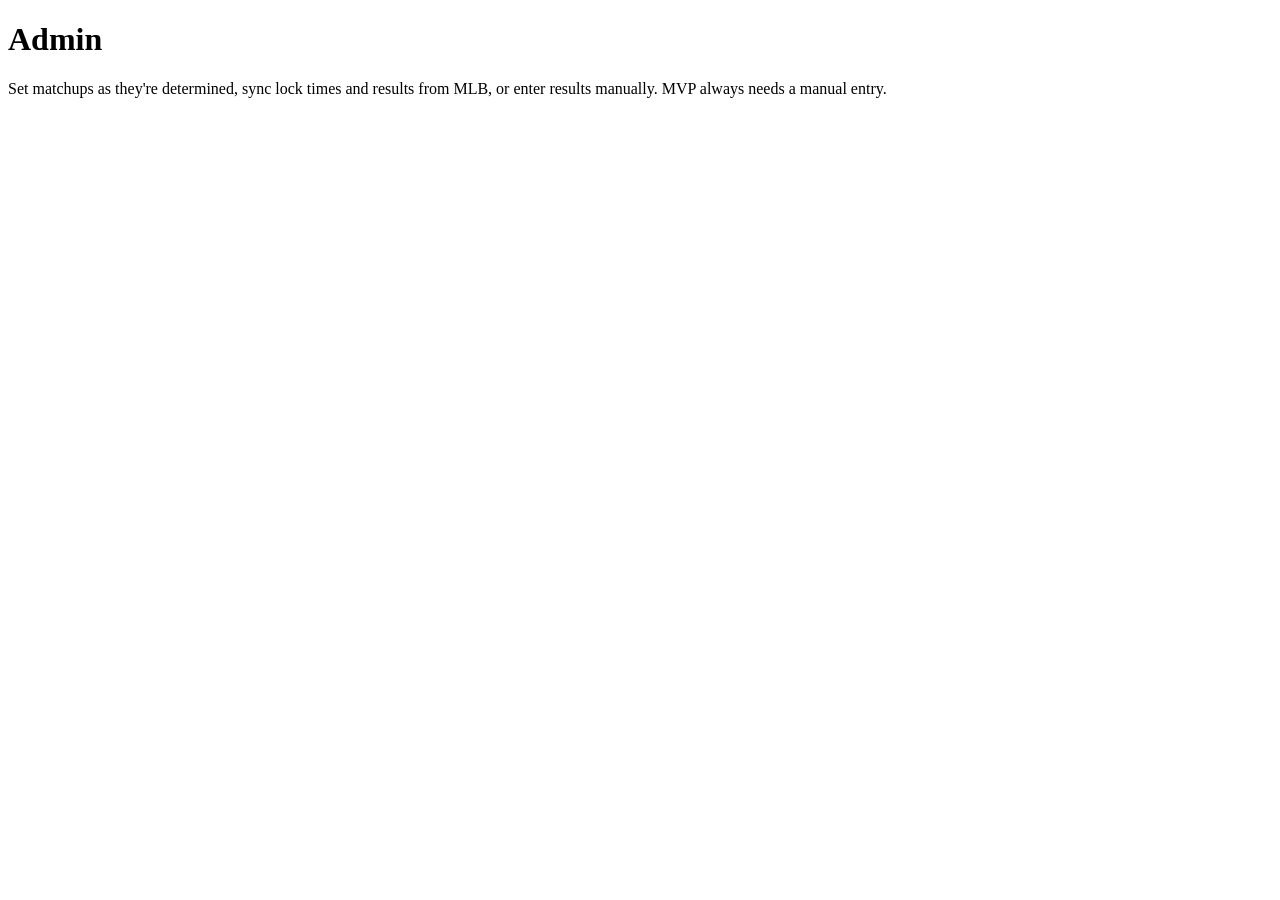
==== frontend/admin.html @ f585312d "Initial Commit: MLB postseason pick'em app" ====
<!DOCTYPE html>
<html lang="en">
<head>
<meta charset="UTF-8">
<meta name="viewport" content="width=device-width, initial-scale=1">
<title>Admin - MLB Postseason Pick'em</title>
<link rel="stylesheet" href="/style.css">
</head>
<body>
<nav id="nav"></nav>
<main>
  <h1>Admin</h1>
  <p class="subtitle">Set matchups as they're determined, sync lock times and results from MLB, or enter results manually. MVP always needs a manual entry.</p>
  <div id="rounds"></div>
</main>

<script src="/app.js"></script>
<script>
let rounds = [];
let teams = [];

function teamOptions(selectedId) {
  return `<option value="">-- select team --</option>` + teams.map(t =>
    `<option value="${t.id}" ${String(t.id) === String(selectedId) ? 'selected' : ''}>${t.name}</option>`
  ).join('');
}

function gameTypeOptionsFor(roundKey) {
  // D = Division Series, L = League Championship Series, W = World Series
  const guess = roundKey.startsWith('ALDS') || roundKey.startsWith('NLDS') ? 'D'
    : (roundKey === 'ALCS' || roundKey === 'NLCS') ? 'L'
    : roundKey === 'WS' ? 'W' : 'D';
  return `
    <option value="D" ${guess === 'D' ? 'selected' : ''}>Division Series (D)</option>
    <option value="L" ${guess === 'L' ? 'selected' : ''}>Championship Series (L)</option>
    <option value="W" ${guess === 'W' ? 'selected' : ''}>World Series (W)</option>
  `;
}

function renderRounds() {
  const container = document.getElementById('rounds');
  container.innerHTML = '';
  for (const rnd of rounds) {
    const card = document.createElement('div');
    card.className = 'card';
    const todayStr = new Date().toISOString().slice(0, 10);
    const laterStr = new Date(Date.now() + 21 * 86400000).toISOString().slice(0, 10);

    card.innerHTML = `
      <div class="round-header">
        <h3>${rnd.roundKey} &middot; ${rnd.roundName}</h3>
        <span class="badge ${rnd.status}">${rnd.status}</span>
      </div>

      <div class="admin-grid">
        <div><label>Round name</label><input type="text" class="f-roundName" value="${rnd.roundName}"></div>
        <div><label>Best of</label><input type="number" class="f-bestOf" value="${rnd.bestOf}" min="3" max="7" step="2"></div>
        <div><label>Has MVP?</label><select class="f-hasMvp"><option value="false" ${!rnd.hasMvp ? 'selected' : ''}>No</option><option value="true" ${rnd.hasMvp ? 'selected' : ''}>Yes</option></select></div>
        <div><label>Sort order</label><input type="number" class="f-sortOrder" value="${rnd.sortOrder}"></div>
      </div>
      <div class="admin-grid">
        <div><label>Team A</label><select class="f-teamA">${teamOptions(rnd.teamAMlbId)}</select></div>
        <div><label>Team B</label><select class="f-teamB">${teamOptions(rnd.teamBMlbId)}</select></div>
      </div>
      <button class="secondary saveRoundBtn">Save matchup / settings</button>
      <div class="status-msg saveMsg"></div>

      <hr style="border:none;border-top:1px solid var(--border);margin:16px 0;">

      <div class="admin-grid">
        <div><label>Series type</label><select class="f-gameType">${gameTypeOptionsFor(rnd.roundKey)}</select></div>
        <div><label>From date</label><input type="text" class="f-startDate" value="${todayStr}" placeholder="YYYY-MM-DD"></div>
        <div><label>To date</label><input type="text" class="f-endDate" value="${laterStr}" placeholder="YYYY-MM-DD"></div>
      </div>
      <div style="display:flex; gap:10px; flex-wrap:wrap;">
        <button class="secondary syncLockBtn">Sync Game 1 lock time from MLB</button>
        <button class="secondary syncResultBtn">Sync result from MLB</button>
      </div>
      <div class="status-msg syncMsg"></div>
      <p class="muted" style="margin-top:8px;">Lock time: ${fmtDate(rnd.lockTime)}${rnd.status === 'final' ? ` &middot; Winner: ${rnd.actualWinner} in ${rnd.actualLength}` : ''}</p>

      <hr style="border:none;border-top:1px solid var(--border);margin:16px 0;">

      <div class="admin-grid">
        <div><label>Actual winner</label><select class="f-actualWinner">
          <option value="">-- none --</option>
          ${rnd.teamA ? `<option value="${rnd.teamA}" ${rnd.actualWinner === rnd.teamA ? 'selected' : ''}>${rnd.teamA}</option>` : ''}
          ${rnd.teamB ? `<option value="${rnd.teamB}" ${rnd.actualWinner === rnd.teamB ? 'selected' : ''}>${rnd.teamB}</option>` : ''}
        </select></div>
        <div><label>Series length</label><input type="number" class="f-actualLength" value="${rnd.actualLength || ''}" min="1" max="7"></div>
        ${rnd.hasMvp ? `<div><label>Series MVP</label><input type="text" class="f-actualMvp" value="${rnd.actualMvp || ''}"></div>` : ''}
      </div>
      <button class="secondary saveResultBtn">Save result manually (marks Final)</button>
      <div class="status-msg resultMsg"></div>
    `;

    card.querySelector('.saveRoundBtn').addEventListener('click', async () => {
      const msg = card.querySelector('.saveMsg');
      try {
        const teamAId = card.querySelector('.f-teamA').value;
        const teamBId = card.querySelector('.f-teamB').value;
        const teamAName = teamAId ? teams.find(t => String(t.id) === teamAId).name : null;
        const teamBName = teamBId ? teams.find(t => String(t.id) === teamBId).name : null;
        await api('/admin/rounds', {
          method: 'POST',
          body: {
            id: rnd.id,
            roundKey: rnd.roundKey,
            roundName: card.querySelector('.f-roundName').value,
            bestOf: parseInt(card.querySelector('.f-bestOf').value, 10),
            hasMvp: card.querySelector('.f-hasMvp').value === 'true',
            teamA: teamAName, teamAMlbId: teamAId ? parseInt(teamAId, 10) : null,
            teamB: teamBName, teamBMlbId: teamBId ? parseInt(teamBId, 10) : null,
            sortOrder: parseInt(card.querySelector('.f-sortOrder').value, 10),
          },
        });
        msg.textContent = 'Saved.'; msg.className = 'status-msg ok';
        await loadRounds();
      } catch (e) { msg.textContent = e.message; msg.className = 'status-msg err'; }
    });

    card.querySelector('.syncLockBtn').addEventListener('click', async () => {
      const msg = card.querySelector('.syncMsg');
      try {
        const r = await api('/admin/sync-lock', {
          method: 'POST',
          body: {
            roundId: rnd.id,
            gameTypes: card.querySelector('.f-gameType').value,
            startDate: card.querySelector('.f-startDate').value,
            endDate: card.querySelector('.f-endDate').value,
          },
        });
        msg.textContent = 'Lock time set to ' + fmtDate(r.lockTime); msg.className = 'status-msg ok';
        await loadRounds();
      } catch (e) { msg.textContent = e.message; msg.className = 'status-msg err'; }
    });

    card.querySelector('.syncResultBtn').addEventListener('click', async () => {
      const msg = card.querySelector('.syncMsg');
      try {
        const r = await api('/admin/sync-result', {
          method: 'POST',
          body: {
            roundId: rnd.id,
            gameTypes: card.querySelector('.f-gameType').value,
            startDate: card.querySelector('.f-startDate').value,
            endDate: card.querySelector('.f-endDate').value,
          },
        });
        msg.textContent = r.winner ? `Winner: ${r.winner} in ${r.length}. Remember to add the MVP below.` : `Not final yet (${r.gamesPlayed} games played).`;
        msg.className = 'status-msg ok';
        await loadRounds();
      } catch (e) { msg.textContent = e.message; msg.className = 'status-msg err'; }
    });

    card.querySelector('.saveResultBtn').addEventListener('click', async () => {
      const msg = card.querySelector('.resultMsg');
      try {
        const mvpField = card.querySelector('.f-actualMvp');
        await api('/admin/set-result', {
          method: 'POST',
          body: {
            roundId: rnd.id,
            actualWinner: card.querySelector('.f-actualWinner').value || null,
            actualLength: card.querySelector('.f-actualLength').value ? parseInt(card.querySelector('.f-actualLength').value, 10) : null,
            actualMvp: mvpField ? (mvpField.value.trim() || null) : null,
            status: 'final',
          },
        });
        msg.textContent = 'Result saved.'; msg.className = 'status-msg ok';
        await loadRounds();
      } catch (e) { msg.textContent = e.message; msg.className = 'status-msg err'; }
    });

    container.appendChild(card);
  }
}

async function loadRounds() {
  rounds = await api('/rounds');
  renderRounds();
}

(async () => {
  const me = await getMe();
  if (!me) { window.location.href = '/login.html'; return; }
  if (!me.isAdmin) { document.querySelector('main').innerHTML = '<p>Admins only.</p>'; return; }
  renderNav('admin', me);
  try {
    teams = await api('/admin/teams');
    await loadRounds();
  } catch (e) {
    document.getElementById('rounds').innerHTML = `<p class="status-msg err">${e.message}</p>`;
  }
})();
</script>
</body>
</html>
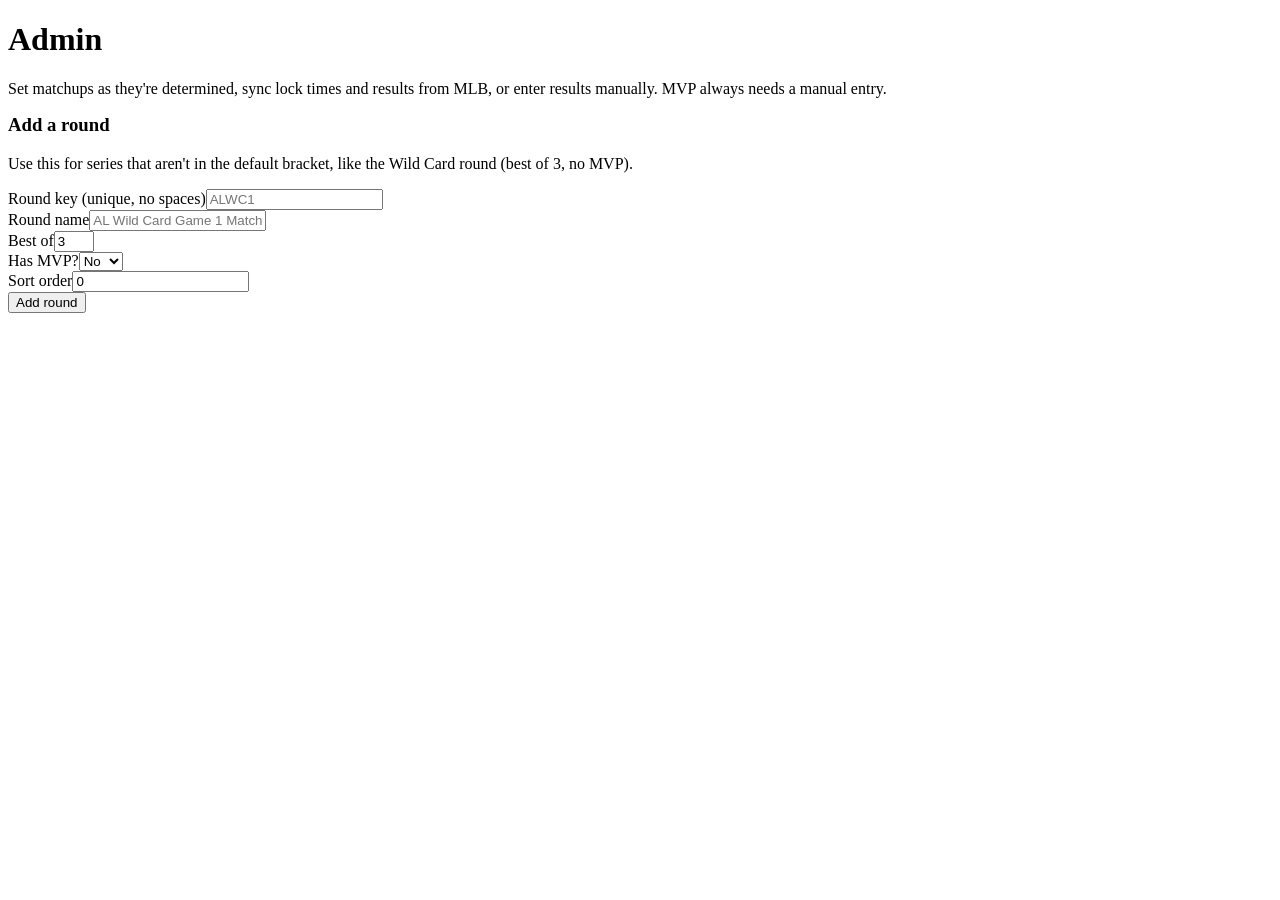
==== commit 74de78ce: "majority of the features are added, need styling adjustmnet" ====
--- a/frontend/admin.html
+++ b/frontend/admin.html
@@ -11,6 +11,21 @@
 <main>
   <h1>Admin</h1>
   <p class="subtitle">Set matchups as they're determined, sync lock times and results from MLB, or enter results manually. MVP always needs a manual entry.</p>
+
+  <div class="card">
+    <h3 style="margin-top:0;">Add a round</h3>
+    <p class="muted">Use this for series that aren't in the default bracket, like the Wild Card round (best of 3, no MVP).</p>
+    <div class="admin-grid">
+      <div><label>Round key (unique, no spaces)</label><input type="text" id="newRoundKey" placeholder="ALWC1"></div>
+      <div><label>Round name</label><input type="text" id="newRoundName" placeholder="AL Wild Card Game 1 Matchup"></div>
+      <div><label>Best of</label><input type="number" id="newBestOf" value="3" min="1" max="7"></div>
+      <div><label>Has MVP?</label><select id="newHasMvp"><option value="false" selected>No</option><option value="true">Yes</option></select></div>
+      <div><label>Sort order</label><input type="number" id="newSortOrder" value="0"></div>
+    </div>
+    <button class="primary" id="addRoundBtn">Add round</button>
+    <div class="status-msg" id="addRoundMsg"></div>
+  </div>
+
   <div id="rounds"></div>
 </main>
 
@@ -19,6 +34,15 @@
 let rounds = [];
 let teams = [];
 
+// Converts an ISO timestamp to the "YYYY-MM-DDTHH:mm" format <input type=datetime-local>
+// expects, in the browser's local time zone.
+function toLocalInputValue(iso) {
+  if (!iso) return '';
+  const d = new Date(iso);
+  const pad = n => String(n).padStart(2, '0');
+  return `${d.getFullYear()}-${pad(d.getMonth() + 1)}-${pad(d.getDate())}T${pad(d.getHours())}:${pad(d.getMinutes())}`;
+}
+
 function teamOptions(selectedId) {
   return `<option value="">-- select team --</option>` + teams.map(t =>
     `<option value="${t.id}" ${String(t.id) === String(selectedId) ? 'selected' : ''}>${t.name}</option>`
@@ -26,11 +50,14 @@
 }
 
 function gameTypeOptionsFor(roundKey) {
-  // D = Division Series, L = League Championship Series, W = World Series
-  const guess = roundKey.startsWith('ALDS') || roundKey.startsWith('NLDS') ? 'D'
-    : (roundKey === 'ALCS' || roundKey === 'NLCS') ? 'L'
-    : roundKey === 'WS' ? 'W' : 'D';
+  // F = Wild Card, D = Division Series, L = Championship Series, W = World Series
+  const key = roundKey.toUpperCase();
+  const guess = key.includes('WC') ? 'F'
+    : (key.startsWith('ALDS') || key.startsWith('NLDS')) ? 'D'
+    : (key === 'ALCS' || key === 'NLCS') ? 'L'
+    : key === 'WS' ? 'W' : 'D';
   return `
+    <option value="F" ${guess === 'F' ? 'selected' : ''}>Wild Card (F)</option>
     <option value="D" ${guess === 'D' ? 'selected' : ''}>Division Series (D)</option>
     <option value="L" ${guess === 'L' ? 'selected' : ''}>Championship Series (L)</option>
     <option value="W" ${guess === 'W' ? 'selected' : ''}>World Series (W)</option>
@@ -46,52 +73,74 @@
     const todayStr = new Date().toISOString().slice(0, 10);
     const laterStr = new Date(Date.now() + 21 * 86400000).toISOString().slice(0, 10);
 
+    const hasMatchup = rnd.teamA && rnd.teamB;
+    const matchupSummary = hasMatchup ? `${rnd.teamA} vs ${rnd.teamB}` : 'Matchup not set';
+
     card.innerHTML = `
       <div class="round-header">
         <h3>${rnd.roundKey} &middot; ${rnd.roundName}</h3>
         <span class="badge ${rnd.status}">${rnd.status}</span>
       </div>
-
-      <div class="admin-grid">
-        <div><label>Round name</label><input type="text" class="f-roundName" value="${rnd.roundName}"></div>
-        <div><label>Best of</label><input type="number" class="f-bestOf" value="${rnd.bestOf}" min="3" max="7" step="2"></div>
-        <div><label>Has MVP?</label><select class="f-hasMvp"><option value="false" ${!rnd.hasMvp ? 'selected' : ''}>No</option><option value="true" ${rnd.hasMvp ? 'selected' : ''}>Yes</option></select></div>
-        <div><label>Sort order</label><input type="number" class="f-sortOrder" value="${rnd.sortOrder}"></div>
+      <p class="muted" style="margin-top:-6px;">${matchupSummary}${rnd.lockTime ? ` &middot; locks ${fmtDate(rnd.lockTime)}` : ''}${rnd.status === 'final' ? ` &middot; <strong>${rnd.actualWinner}</strong> in ${rnd.actualLength}` : ''}</p>
+
+      <div class="subsection">
+        <p class="subsection-title">1. Matchup &amp; settings</p>
+        <div class="admin-grid">
+          <div><label>Round name</label><input type="text" class="f-roundName" value="${rnd.roundName}"></div>
+          <div><label>Best of</label><input type="number" class="f-bestOf" value="${rnd.bestOf}" min="3" max="7" step="2"></div>
+          <div><label>Has MVP?</label><select class="f-hasMvp"><option value="false" ${!rnd.hasMvp ? 'selected' : ''}>No</option><option value="true" ${rnd.hasMvp ? 'selected' : ''}>Yes</option></select></div>
+          <div><label>Sort order</label><input type="number" class="f-sortOrder" value="${rnd.sortOrder}"></div>
+        </div>
+        <div class="admin-grid">
+          <div><label>Team A</label><select class="f-teamA">${teamOptions(rnd.teamAMlbId)}</select></div>
+          <div><label>Team B</label><select class="f-teamB">${teamOptions(rnd.teamBMlbId)}</select></div>
+        </div>
+        <button class="secondary saveRoundBtn">Save matchup / settings</button>
+        <div class="status-msg saveMsg"></div>
       </div>
-      <div class="admin-grid">
-        <div><label>Team A</label><select class="f-teamA">${teamOptions(rnd.teamAMlbId)}</select></div>
-        <div><label>Team B</label><select class="f-teamB">${teamOptions(rnd.teamBMlbId)}</select></div>
+
+      <div class="subsection">
+        <p class="subsection-title">2. Lock time</p>
+        <div class="field-row">
+          <div>
+            <label>Lock time</label>
+            <input type="datetime-local" class="f-manualLock" value="${toLocalInputValue(rnd.lockTime)}">
+          </div>
+          <button class="secondary saveLockBtn" style="align-self:flex-end;">Save lock time</button>
+          <button class="secondary clearLockBtn" style="align-self:flex-end;">Clear (reopen picks)</button>
+        </div>
+        <div class="status-msg lockMsg"></div>
+        <details class="advanced-sync">
+          <summary>Or auto-fill from the MLB schedule instead</summary>
+          <div class="admin-grid" style="margin-top:10px;">
+            <div><label>Series type</label><select class="f-gameType">${gameTypeOptionsFor(rnd.roundKey)}</select></div>
+            <div><label>From date</label><input type="text" class="f-startDate" value="${todayStr}" placeholder="YYYY-MM-DD"></div>
+            <div><label>To date</label><input type="text" class="f-endDate" value="${laterStr}" placeholder="YYYY-MM-DD"></div>
+          </div>
+          <button class="secondary syncLockBtn">Sync Game 1 lock time from MLB</button>
+          <div class="status-msg syncMsg"></div>
+        </details>
       </div>
-      <button class="secondary saveRoundBtn">Save matchup / settings</button>
-      <div class="status-msg saveMsg"></div>
-
-      <hr style="border:none;border-top:1px solid var(--border);margin:16px 0;">
-
-      <div class="admin-grid">
-        <div><label>Series type</label><select class="f-gameType">${gameTypeOptionsFor(rnd.roundKey)}</select></div>
-        <div><label>From date</label><input type="text" class="f-startDate" value="${todayStr}" placeholder="YYYY-MM-DD"></div>
-        <div><label>To date</label><input type="text" class="f-endDate" value="${laterStr}" placeholder="YYYY-MM-DD"></div>
+
+      <div class="subsection">
+        <p class="subsection-title">3. Result</p>
+        <details class="advanced-sync">
+          <summary>Auto-fill winner/length from the MLB schedule</summary>
+          <button class="secondary syncResultBtn" style="margin-top:8px;">Sync result from MLB</button>
+          <div class="status-msg syncResultMsg"></div>
+        </details>
+        <div class="admin-grid" style="margin-top:12px;">
+          <div><label>Actual winner</label><select class="f-actualWinner">
+            <option value="">-- none --</option>
+            ${rnd.teamA ? `<option value="${rnd.teamA}" ${rnd.actualWinner === rnd.teamA ? 'selected' : ''}>${rnd.teamA}</option>` : ''}
+            ${rnd.teamB ? `<option value="${rnd.teamB}" ${rnd.actualWinner === rnd.teamB ? 'selected' : ''}>${rnd.teamB}</option>` : ''}
+          </select></div>
+          <div><label>Series length</label><input type="number" class="f-actualLength" value="${rnd.actualLength || ''}" min="1" max="7"></div>
+          ${rnd.hasMvp ? `<div><label>Series MVP</label><input type="text" class="f-actualMvp" value="${rnd.actualMvp || ''}"></div>` : ''}
+        </div>
+        <button class="primary saveResultBtn">Save result (marks Final)</button>
+        <div class="status-msg resultMsg"></div>
       </div>
-      <div style="display:flex; gap:10px; flex-wrap:wrap;">
-        <button class="secondary syncLockBtn">Sync Game 1 lock time from MLB</button>
-        <button class="secondary syncResultBtn">Sync result from MLB</button>
-      </div>
-      <div class="status-msg syncMsg"></div>
-      <p class="muted" style="margin-top:8px;">Lock time: ${fmtDate(rnd.lockTime)}${rnd.status === 'final' ? ` &middot; Winner: ${rnd.actualWinner} in ${rnd.actualLength}` : ''}</p>
-
-      <hr style="border:none;border-top:1px solid var(--border);margin:16px 0;">
-
-      <div class="admin-grid">
-        <div><label>Actual winner</label><select class="f-actualWinner">
-          <option value="">-- none --</option>
-          ${rnd.teamA ? `<option value="${rnd.teamA}" ${rnd.actualWinner === rnd.teamA ? 'selected' : ''}>${rnd.teamA}</option>` : ''}
-          ${rnd.teamB ? `<option value="${rnd.teamB}" ${rnd.actualWinner === rnd.teamB ? 'selected' : ''}>${rnd.teamB}</option>` : ''}
-        </select></div>
-        <div><label>Series length</label><input type="number" class="f-actualLength" value="${rnd.actualLength || ''}" min="1" max="7"></div>
-        ${rnd.hasMvp ? `<div><label>Series MVP</label><input type="text" class="f-actualMvp" value="${rnd.actualMvp || ''}"></div>` : ''}
-      </div>
-      <button class="secondary saveResultBtn">Save result manually (marks Final)</button>
-      <div class="status-msg resultMsg"></div>
     `;
 
     card.querySelector('.saveRoundBtn').addEventListener('click', async () => {
@@ -137,7 +186,7 @@
     });
 
     card.querySelector('.syncResultBtn').addEventListener('click', async () => {
-      const msg = card.querySelector('.syncMsg');
+      const msg = card.querySelector('.syncResultMsg');
       try {
         const r = await api('/admin/sync-result', {
           method: 'POST',
@@ -173,6 +222,31 @@
       } catch (e) { msg.textContent = e.message; msg.className = 'status-msg err'; }
     });
 
+    card.querySelector('.saveLockBtn').addEventListener('click', async () => {
+      const msg = card.querySelector('.lockMsg');
+      const val = card.querySelector('.f-manualLock').value;
+      if (!val) {
+        msg.textContent = 'Pick a date and time first.';
+        msg.className = 'status-msg err';
+        return;
+      }
+      try {
+        const iso = new Date(val).toISOString();
+        await api('/admin/set-lock', { method: 'POST', body: { roundId: rnd.id, lockTime: iso } });
+        msg.textContent = 'Lock time saved.'; msg.className = 'status-msg ok';
+        await loadRounds();
+      } catch (e) { msg.textContent = e.message; msg.className = 'status-msg err'; }
+    });
+
+    card.querySelector('.clearLockBtn').addEventListener('click', async () => {
+      const msg = card.querySelector('.lockMsg');
+      try {
+        await api('/admin/set-lock', { method: 'POST', body: { roundId: rnd.id, lockTime: null } });
+        msg.textContent = 'Lock cleared - picks are open again.'; msg.className = 'status-msg ok';
+        await loadRounds();
+      } catch (e) { msg.textContent = e.message; msg.className = 'status-msg err'; }
+    });
+
     container.appendChild(card);
   }
 }
@@ -181,6 +255,38 @@
   rounds = await api('/rounds');
   renderRounds();
 }
+
+document.getElementById('addRoundBtn').addEventListener('click', async () => {
+  const msg = document.getElementById('addRoundMsg');
+  const roundKey = document.getElementById('newRoundKey').value.trim().toUpperCase();
+  const roundName = document.getElementById('newRoundName').value.trim();
+  if (!roundKey || !roundName) {
+    msg.textContent = 'Round key and name are required.';
+    msg.className = 'status-msg err';
+    return;
+  }
+  try {
+    await api('/admin/rounds', {
+      method: 'POST',
+      body: {
+        id: 0,
+        roundKey,
+        roundName,
+        bestOf: parseInt(document.getElementById('newBestOf').value, 10),
+        hasMvp: document.getElementById('newHasMvp').value === 'true',
+        sortOrder: parseInt(document.getElementById('newSortOrder').value, 10),
+      },
+    });
+    msg.textContent = 'Round added below.';
+    msg.className = 'status-msg ok';
+    document.getElementById('newRoundKey').value = '';
+    document.getElementById('newRoundName').value = '';
+    await loadRounds();
+  } catch (e) {
+    msg.textContent = e.message;
+    msg.className = 'status-msg err';
+  }
+});
 
 (async () => {
   const me = await getMe();
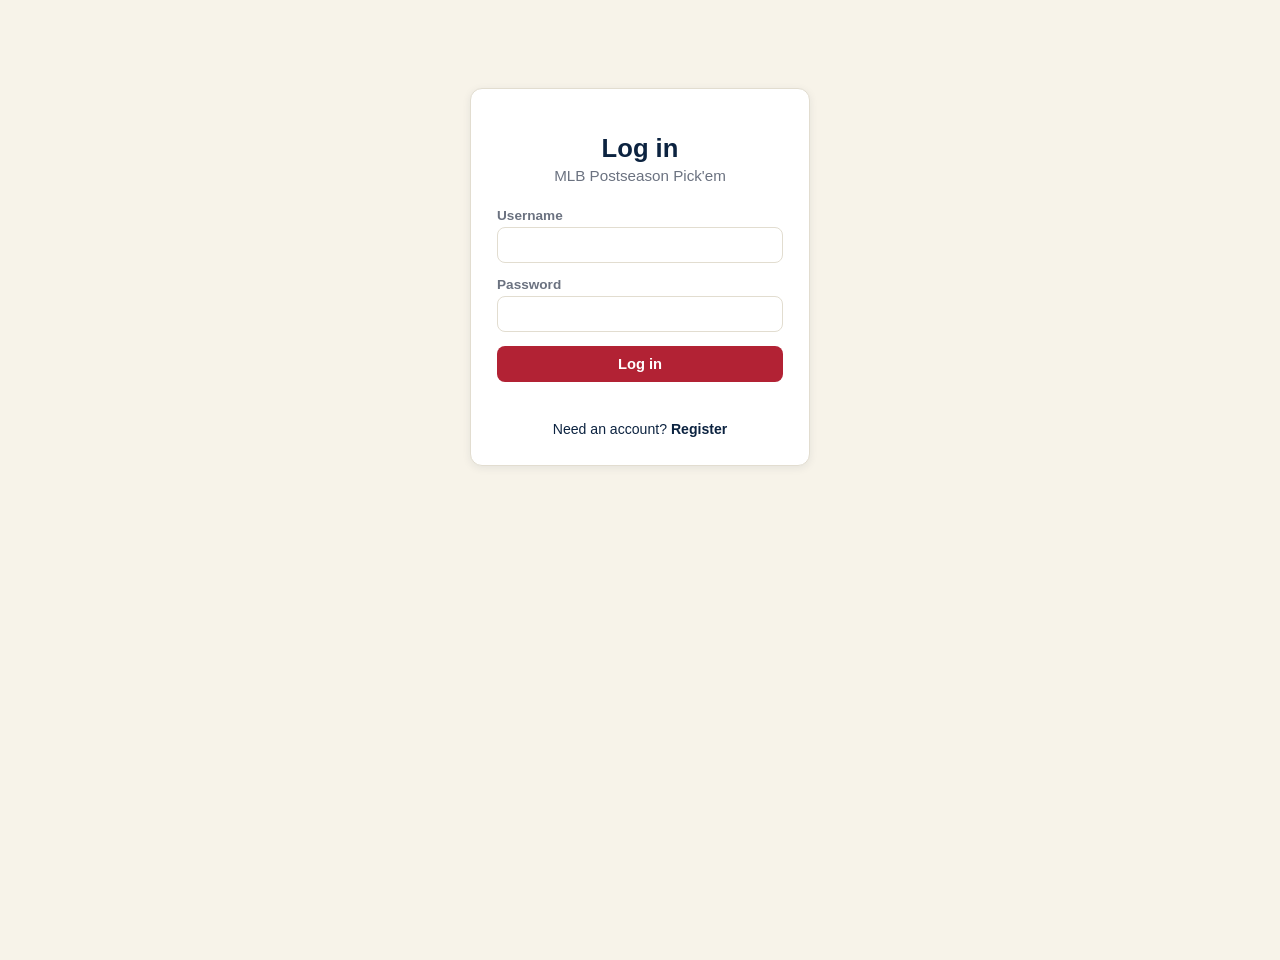
==== commit ccb58935: "ready for production" ====
--- a/frontend/admin.html
+++ b/frontend/admin.html
@@ -4,7 +4,7 @@
 <meta charset="UTF-8">
 <meta name="viewport" content="width=device-width, initial-scale=1">
 <title>Admin - MLB Postseason Pick'em</title>
-<link rel="stylesheet" href="/style.css">
+<link rel="stylesheet" href="style.css">
 </head>
 <body>
 <nav id="nav"></nav>
@@ -29,7 +29,7 @@
   <div id="rounds"></div>
 </main>
 
-<script src="/app.js"></script>
+<script src="app.js"></script>
 <script>
 let rounds = [];
 let teams = [];
@@ -290,7 +290,7 @@
 
 (async () => {
   const me = await getMe();
-  if (!me) { window.location.href = '/login.html'; return; }
+  if (!me) { window.location.href = 'login.html'; return; }
   if (!me.isAdmin) { document.querySelector('main').innerHTML = '<p>Admins only.</p>'; return; }
   renderNav('admin', me);
   try {
@@ -302,4 +302,4 @@
 })();
 </script>
 </body>
-</html>
+</html>
--- a/frontend/style.css
+++ b/frontend/style.css
@@ -0,0 +1,355 @@
+:root {
+  --navy: #0c2340;
+  --navy-light: #16375f;
+  --cream: #f7f3e9;
+  --red: #b22234;
+  --red-dark: #8f1b29;
+  --green: #2f7d4f;
+  --gray: #6b7280;
+  --border: #e2ddd0;
+  --shadow: 0 2px 8px rgba(12, 35, 64, 0.08);
+}
+
+* { box-sizing: border-box; }
+
+body {
+  margin: 0;
+  font-family: 'Inter', -apple-system, BlinkMacSystemFont, 'Segoe UI', sans-serif;
+  background: var(--cream);
+  color: var(--navy);
+  min-height: 100vh;
+}
+
+nav {
+  background: var(--navy);
+  color: white;
+  padding: 16px 24px;
+  display: flex;
+  align-items: center;
+  justify-content: space-between;
+  flex-wrap: wrap;
+  gap: 12px;
+}
+
+nav .brand {
+  font-weight: 800;
+  font-size: 1.2rem;
+  letter-spacing: 0.02em;
+  display: flex;
+  align-items: center;
+  gap: 8px;
+}
+
+nav a, nav button.linklike {
+  color: #e9edf3;
+  text-decoration: none;
+  font-size: 0.92rem;
+  font-weight: 500;
+  background: none;
+  border: none;
+  cursor: pointer;
+  padding: 7px 12px;
+  border-radius: 20px;
+}
+
+nav a.active {
+  background: var(--red);
+  color: white;
+}
+
+nav a:hover, nav button.linklike:hover {
+  background: var(--navy-light);
+}
+nav a.active:hover { background: var(--red-dark); }
+
+.nav-links {
+  display: flex;
+  align-items: center;
+  gap: 4px;
+  flex-wrap: wrap;
+}
+
+main {
+  max-width: 1100px;
+  margin: 0 auto;
+  padding: 28px 20px 60px;
+}
+
+h1 {
+  font-size: 1.6rem;
+  margin-bottom: 4px;
+}
+
+.subtitle {
+  color: var(--gray);
+  margin-top: 0;
+  margin-bottom: 24px;
+  font-size: 0.95rem;
+}
+
+.card {
+  background: white;
+  border: 1px solid var(--border);
+  border-radius: 12px;
+  padding: 20px 22px;
+  margin-bottom: 18px;
+  box-shadow: var(--shadow);
+}
+
+.round-header {
+  display: flex;
+  justify-content: space-between;
+  align-items: baseline;
+  flex-wrap: wrap;
+  gap: 8px;
+  margin-bottom: 14px;
+}
+
+.round-header h3 {
+  margin: 0;
+  font-size: 1.05rem;
+}
+
+.badge {
+  display: inline-block;
+  font-size: 0.72rem;
+  font-weight: 700;
+  padding: 3px 9px;
+  border-radius: 999px;
+  text-transform: uppercase;
+  letter-spacing: 0.04em;
+}
+
+.badge.open { background: #e6f4ea; color: var(--green); }
+.badge.locked { background: #fdecec; color: var(--red-dark); }
+.badge.final { background: #eef0f4; color: var(--navy); }
+.badge.pending { background: #f1efe8; color: var(--gray); }
+.badge.correct { background: #e6f4ea; color: var(--green); }
+.badge.partial { background: #fff4e0; color: #8a5b00; }
+.badge.wrong { background: #fdecec; color: var(--red-dark); }
+.badge.nopick { background: #f1efe8; color: var(--gray); }
+.badge.mvp-hit { background: #eaf1ff; color: #1d4ed8; }
+.badge.mvp-miss { background: #f1efe8; color: var(--gray); }
+
+.card-row {
+  display: flex;
+  flex-wrap: wrap;
+  gap: 16px;
+  margin-bottom: 18px;
+  align-items: flex-start;
+}
+.card-row .card {
+  flex: 1 1 230px;
+  min-width: 220px;
+  max-width: 270px;
+  margin-bottom: 0;
+}
+.card-row.wide .card {
+  flex: 1 1 320px;
+  min-width: 300px;
+  max-width: 400px;
+}
+.card.faded { opacity: 0.72; }
+
+.pick-list { margin-top: 8px; }
+.pick-row {
+  padding: 9px 0;
+  border-bottom: 1px solid var(--border);
+  font-size: 0.88rem;
+}
+.pick-row:last-child { border-bottom: none; }
+.pick-row .name { font-weight: 700; color: var(--navy); }
+.pick-row .detail { color: var(--navy); margin-top: 2px; }
+.pick-row .mvp { color: var(--gray); font-size: 0.8rem; margin-top: 2px; }
+
+.team-row {
+  display: flex;
+  gap: 10px;
+  margin-bottom: 12px;
+  flex-wrap: wrap;
+}
+
+.team-btn {
+  flex: 1;
+  min-width: 140px;
+  padding: 12px 14px;
+  border-radius: 10px;
+  border: 2px solid var(--border);
+  background: var(--cream);
+  cursor: pointer;
+  font-weight: 600;
+  font-size: 0.95rem;
+  color: var(--navy);
+  text-align: center;
+  transition: all 0.12s ease;
+}
+
+.team-btn:hover { border-color: var(--navy-light); }
+.team-btn.selected {
+  border-color: var(--red);
+  background: #fdecec;
+  color: var(--red-dark);
+}
+.team-btn.selected::before { content: '\2713  '; }
+
+.field-row {
+  display: flex;
+  gap: 14px;
+  align-items: center;
+  flex-wrap: wrap;
+  margin-bottom: 12px;
+}
+
+label {
+  font-size: 0.85rem;
+  font-weight: 600;
+  color: var(--gray);
+  display: block;
+  margin-bottom: 4px;
+}
+
+select, input[type=text], input[type=password], input[type=number] {
+  padding: 9px 12px;
+  border-radius: 8px;
+  border: 1px solid var(--border);
+  font-size: 0.92rem;
+  font-family: inherit;
+  background: white;
+  color: var(--navy);
+}
+
+button.primary {
+  background: var(--red);
+  color: white;
+  border: none;
+  padding: 10px 20px;
+  border-radius: 8px;
+  font-weight: 700;
+  font-size: 0.92rem;
+  cursor: pointer;
+  transition: background 0.12s ease;
+}
+button.primary:hover { background: var(--red-dark); }
+button.primary:disabled { background: var(--gray); cursor: not-allowed; }
+
+button.secondary {
+  background: white;
+  color: var(--navy);
+  border: 1px solid var(--border);
+  padding: 8px 16px;
+  border-radius: 8px;
+  font-weight: 600;
+  font-size: 0.88rem;
+  cursor: pointer;
+}
+button.secondary:hover { border-color: var(--navy-light); }
+
+.muted { color: var(--gray); font-size: 0.86rem; }
+.status-msg { font-size: 0.86rem; margin-top: 8px; min-height: 1.2em; }
+.status-msg.ok { color: var(--green); }
+.status-msg.err { color: var(--red-dark); }
+
+table {
+  width: 100%;
+  border-collapse: collapse;
+  background: white;
+  border-radius: 12px;
+  overflow: hidden;
+  box-shadow: var(--shadow);
+}
+th, td {
+  text-align: left;
+  padding: 12px 16px;
+  border-bottom: 1px solid var(--border);
+  font-size: 0.92rem;
+}
+th { background: var(--navy); color: white; font-weight: 700; font-size: 0.8rem; text-transform: uppercase; letter-spacing: 0.03em; }
+tr:last-child td { border-bottom: none; }
+tr:nth-child(1) td:first-child { font-weight: 700; }
+
+.auth-box {
+  max-width: 380px;
+  margin: 60px auto;
+}
+.auth-box .card { padding: 28px 26px; }
+.auth-box input { width: 100%; margin-bottom: 14px; }
+.auth-box button.primary { width: 100%; }
+.toggle-link { text-align: center; margin-top: 14px; font-size: 0.88rem; }
+.toggle-link a { color: var(--navy); font-weight: 600; cursor: pointer; }
+
+.admin-grid {
+  display: grid;
+  grid-template-columns: repeat(auto-fit, minmax(150px, 1fr));
+  gap: 12px;
+  margin-bottom: 12px;
+}
+
+/* --- Grouping & scannability --- */
+
+.section-title {
+  font-size: 0.78rem;
+  font-weight: 800;
+  text-transform: uppercase;
+  letter-spacing: 0.08em;
+  color: var(--gray);
+  margin: 32px 0 12px;
+  padding-bottom: 8px;
+  border-bottom: 2px solid var(--border);
+}
+.section-title:first-child { margin-top: 0; }
+
+.progress-bar-track {
+  background: var(--border);
+  border-radius: 999px;
+  height: 8px;
+  overflow: hidden;
+  margin: 10px 0 4px;
+}
+.progress-bar-fill {
+  background: var(--green);
+  height: 100%;
+  border-radius: 999px;
+  transition: width 0.2s ease;
+}
+.summary-bar {
+  display: flex;
+  justify-content: space-between;
+  align-items: baseline;
+  font-size: 0.88rem;
+  font-weight: 600;
+  color: var(--navy);
+}
+
+.subsection {
+  background: var(--cream);
+  border-radius: 10px;
+  padding: 14px 16px;
+  margin-bottom: 14px;
+}
+.subsection-title {
+  font-size: 0.75rem;
+  font-weight: 800;
+  text-transform: uppercase;
+  letter-spacing: 0.05em;
+  color: var(--gray);
+  margin: 0 0 10px;
+}
+.subsection .admin-grid:last-child,
+.subsection > *:last-child { margin-bottom: 0; }
+
+details.advanced-sync { margin-top: 6px; }
+details.advanced-sync > summary {
+  cursor: pointer;
+  font-size: 0.82rem;
+  font-weight: 700;
+  color: var(--navy-light);
+  padding: 4px 0;
+  list-style: none;
+}
+details.advanced-sync > summary::-webkit-details-marker { display: none; }
+details.advanced-sync > summary::before { content: '\25B8  '; }
+details.advanced-sync[open] > summary::before { content: '\25BE  '; }
+details.advanced-sync > summary:hover { color: var(--red); }
+
+table tbody tr:nth-child(even) { background: #fafaf6; }
+table tbody tr:hover { background: #f2f0e8; }
